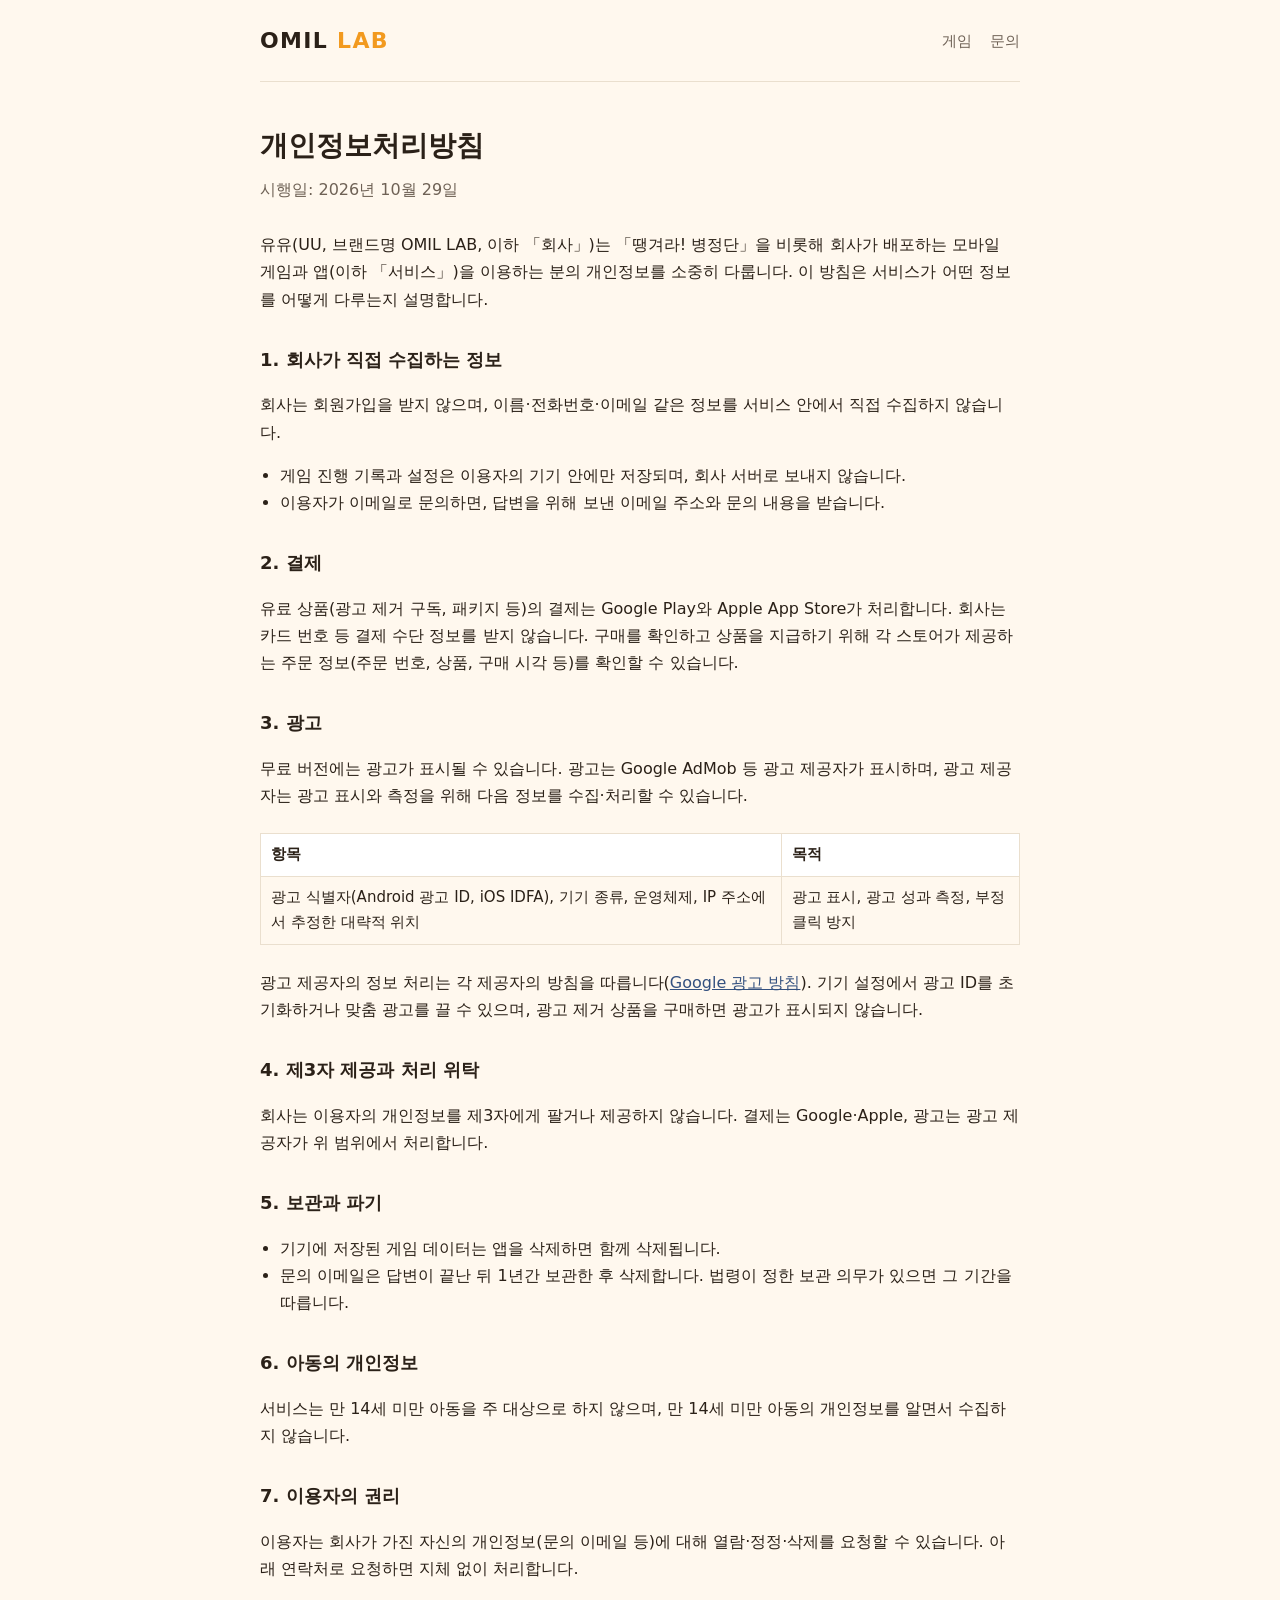
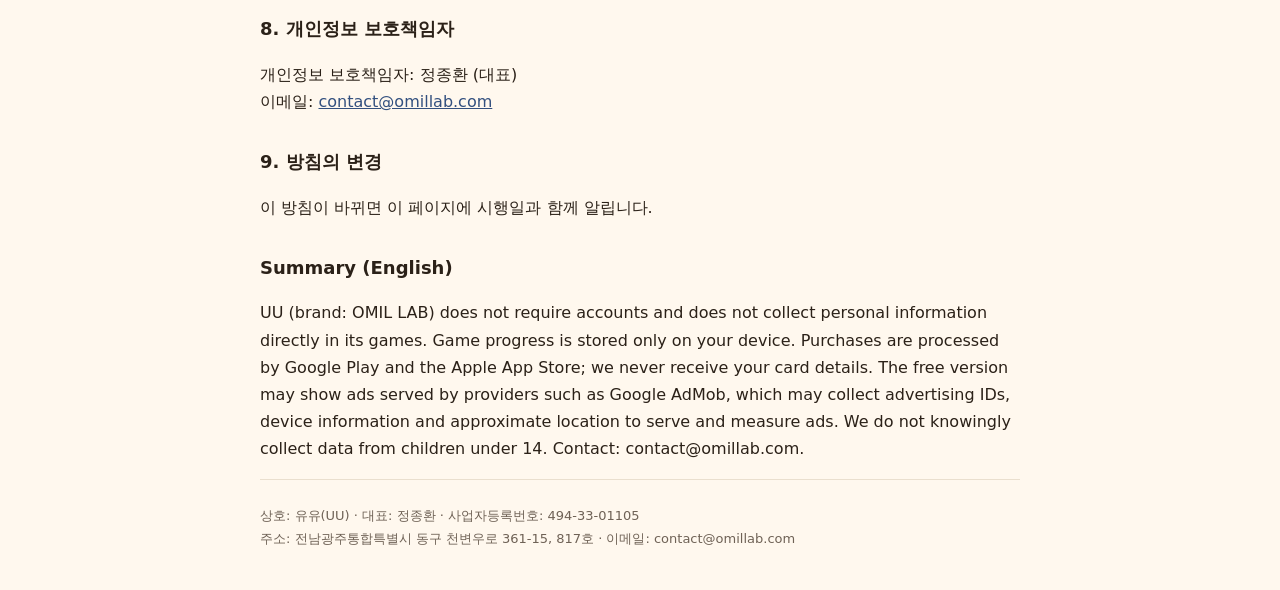
==== privacy.html @ b6b71217 "OMIL LAB 홈페이지: 첫 화면 · 개인정보처리방침 · omillab.com 연결" ====
<!doctype html>
<html lang="ko">
<head>
<meta charset="utf-8">
<meta name="viewport" content="width=device-width, initial-scale=1">
<title>개인정보처리방침 · OMIL LAB</title>
<link rel="icon" href="favicon.png">
<link rel="stylesheet" href="style.css">
</head>
<body>
<div class="wrap">
  <header class="top">
    <a class="logo" href="/">OMIL <span>LAB</span></a>
    <nav><a href="/#games">게임</a><a href="/#contact">문의</a></nav>
  </header>

  <main class="doc">
    <h1>개인정보처리방침</h1>
    <p class="meta">시행일: 2026년 10월 29일</p>

    <p>유유(UU, 브랜드명 OMIL LAB, 이하 「회사」)는 「땡겨라! 병정단」을 비롯해 회사가 배포하는 모바일 게임과 앱(이하 「서비스」)을 이용하는 분의 개인정보를 소중히 다룹니다. 이 방침은 서비스가 어떤 정보를 어떻게 다루는지 설명합니다.</p>

    <h2>1. 회사가 직접 수집하는 정보</h2>
    <p>회사는 회원가입을 받지 않으며, 이름·전화번호·이메일 같은 정보를 서비스 안에서 직접 수집하지 않습니다.</p>
    <ul>
      <li>게임 진행 기록과 설정은 이용자의 기기 안에만 저장되며, 회사 서버로 보내지 않습니다.</li>
      <li>이용자가 이메일로 문의하면, 답변을 위해 보낸 이메일 주소와 문의 내용을 받습니다.</li>
    </ul>

    <h2>2. 결제</h2>
    <p>유료 상품(광고 제거 구독, 패키지 등)의 결제는 Google Play와 Apple App Store가 처리합니다. 회사는 카드 번호 등 결제 수단 정보를 받지 않습니다. 구매를 확인하고 상품을 지급하기 위해 각 스토어가 제공하는 주문 정보(주문 번호, 상품, 구매 시각 등)를 확인할 수 있습니다.</p>

    <h2>3. 광고</h2>
    <p>무료 버전에는 광고가 표시될 수 있습니다. 광고는 Google AdMob 등 광고 제공자가 표시하며, 광고 제공자는 광고 표시와 측정을 위해 다음 정보를 수집·처리할 수 있습니다.</p>
    <div class="table-scroll">
    <table>
      <tr><th>항목</th><th>목적</th></tr>
      <tr><td>광고 식별자(Android 광고 ID, iOS IDFA), 기기 종류, 운영체제, IP 주소에서 추정한 대략적 위치</td><td>광고 표시, 광고 성과 측정, 부정 클릭 방지</td></tr>
    </table>
    </div>
    <p>광고 제공자의 정보 처리는 각 제공자의 방침을 따릅니다(<a href="https://policies.google.com/technologies/ads">Google 광고 방침</a>). 기기 설정에서 광고 ID를 초기화하거나 맞춤 광고를 끌 수 있으며, 광고 제거 상품을 구매하면 광고가 표시되지 않습니다.</p>

    <h2>4. 제3자 제공과 처리 위탁</h2>
    <p>회사는 이용자의 개인정보를 제3자에게 팔거나 제공하지 않습니다. 결제는 Google·Apple, 광고는 광고 제공자가 위 범위에서 처리합니다.</p>

    <h2>5. 보관과 파기</h2>
    <ul>
      <li>기기에 저장된 게임 데이터는 앱을 삭제하면 함께 삭제됩니다.</li>
      <li>문의 이메일은 답변이 끝난 뒤 1년간 보관한 후 삭제합니다. 법령이 정한 보관 의무가 있으면 그 기간을 따릅니다.</li>
    </ul>

    <h2>6. 아동의 개인정보</h2>
    <p>서비스는 만 14세 미만 아동을 주 대상으로 하지 않으며, 만 14세 미만 아동의 개인정보를 알면서 수집하지 않습니다.</p>

    <h2>7. 이용자의 권리</h2>
    <p>이용자는 회사가 가진 자신의 개인정보(문의 이메일 등)에 대해 열람·정정·삭제를 요청할 수 있습니다. 아래 연락처로 요청하면 지체 없이 처리합니다.</p>

    <h2>8. 개인정보 보호책임자</h2>
    <p>개인정보 보호책임자: 정종환 (대표)<br>이메일: <a href="mailto:contact@omillab.com">contact@omillab.com</a></p>

    <h2>9. 방침의 변경</h2>
    <p>이 방침이 바뀌면 이 페이지에 시행일과 함께 알립니다.</p>

    <h2>Summary (English)</h2>
    <p>UU (brand: OMIL LAB) does not require accounts and does not collect personal information directly in its games. Game progress is stored only on your device. Purchases are processed by Google Play and the Apple App Store; we never receive your card details. The free version may show ads served by providers such as Google AdMob, which may collect advertising IDs, device information and approximate location to serve and measure ads. We do not knowingly collect data from children under 14. Contact: contact@omillab.com.</p>
  </main>

  <footer>
    상호: 유유(UU) · 대표: 정종환 · 사업자등록번호: 494-33-01105<br>
    주소: 전남광주통합특별시 동구 천변우로 361-15, 817호 · 이메일: contact@omillab.com
  </footer>
</div>
</body>
</html>
---- style.css ----
:root {
  --bg: #fff8ee;
  --card: #ffffff;
  --ink: #2b2118;
  --quiet: #6f6256;
  --line: #eadfce;
  --accent: #f29a1f;
  --accent-ink: #8a4b00;
  --navy: #33507f;
  color-scheme: light;
}
@media (prefers-color-scheme: dark) {
  :root {
    --bg: #1d1915;
    --card: #27211c;
    --ink: #f3ebe1;
    --quiet: #b9ab9b;
    --line: #3a3129;
    --accent: #f5a93a;
    --accent-ink: #ffd08a;
    --navy: #9bb6e3;
    color-scheme: dark;
  }
}
* { box-sizing: border-box; }
body {
  margin: 0;
  background: var(--bg);
  color: var(--ink);
  font: 16px/1.7 "Pretendard", "Apple SD Gothic Neo", "Malgun Gothic", "Noto Sans KR", system-ui, sans-serif;
  padding: 0 20px;
}
a { color: var(--navy); }
.wrap { max-width: 760px; margin: 0 auto; }
header.top {
  display: flex; align-items: center; justify-content: space-between;
  padding: 22px 0; border-bottom: 1px solid var(--line);
}
.logo { font-weight: 800; font-size: 22px; letter-spacing: 0.06em; color: var(--ink); text-decoration: none; }
.logo span { color: var(--accent); }
nav a { margin-left: 18px; color: var(--quiet); text-decoration: none; font-size: 15px; }
nav a:hover { color: var(--ink); }
.hero { padding: 56px 0 36px; }
.hero h1 { font-size: clamp(28px, 6vw, 40px); line-height: 1.3; margin: 0 0 12px; }
.hero p { color: var(--quiet); margin: 0; font-size: 17px; }
.game {
  display: flex; gap: 24px; align-items: center; flex-wrap: wrap;
  background: var(--card); border: 1px solid var(--line); border-radius: 20px;
  padding: 24px; margin: 8px 0 40px;
}
.game img { width: 140px; height: 140px; border-radius: 28px; flex: none; }
.game .info { flex: 1 1 280px; }
.game h2 { margin: 0 0 6px; font-size: 24px; }
.game p { margin: 0 0 14px; color: var(--quiet); }
.tag { display: inline-block; font-size: 13px; padding: 2px 10px; border-radius: 999px; background: var(--bg); border: 1px solid var(--line); color: var(--quiet); margin: 0 6px 6px 0; }
.btn {
  display: inline-block; padding: 10px 18px; border-radius: 12px; font-weight: 700;
  background: var(--accent); color: #2b1600; text-decoration: none; margin-top: 6px;
}
section h2.title { font-size: 20px; margin: 0 0 8px; }
section { margin-bottom: 40px; }
footer {
  border-top: 1px solid var(--line); padding: 24px 0 40px;
  color: var(--quiet); font-size: 13px; line-height: 1.8;
}
footer strong { color: var(--ink); }
.doc h1 { font-size: 28px; margin: 40px 0 6px; }
.doc .meta { color: var(--quiet); margin: 0 0 28px; }
.doc h2 { font-size: 18px; margin: 32px 0 8px; }
.doc ul { padding-left: 20px; }
.doc table { border-collapse: collapse; width: 100%; margin: 8px 0; font-size: 15px; }
.doc th, .doc td { border: 1px solid var(--line); padding: 8px 10px; text-align: left; vertical-align: top; }
.doc th { background: var(--card); }
.table-scroll { overflow-x: auto; }
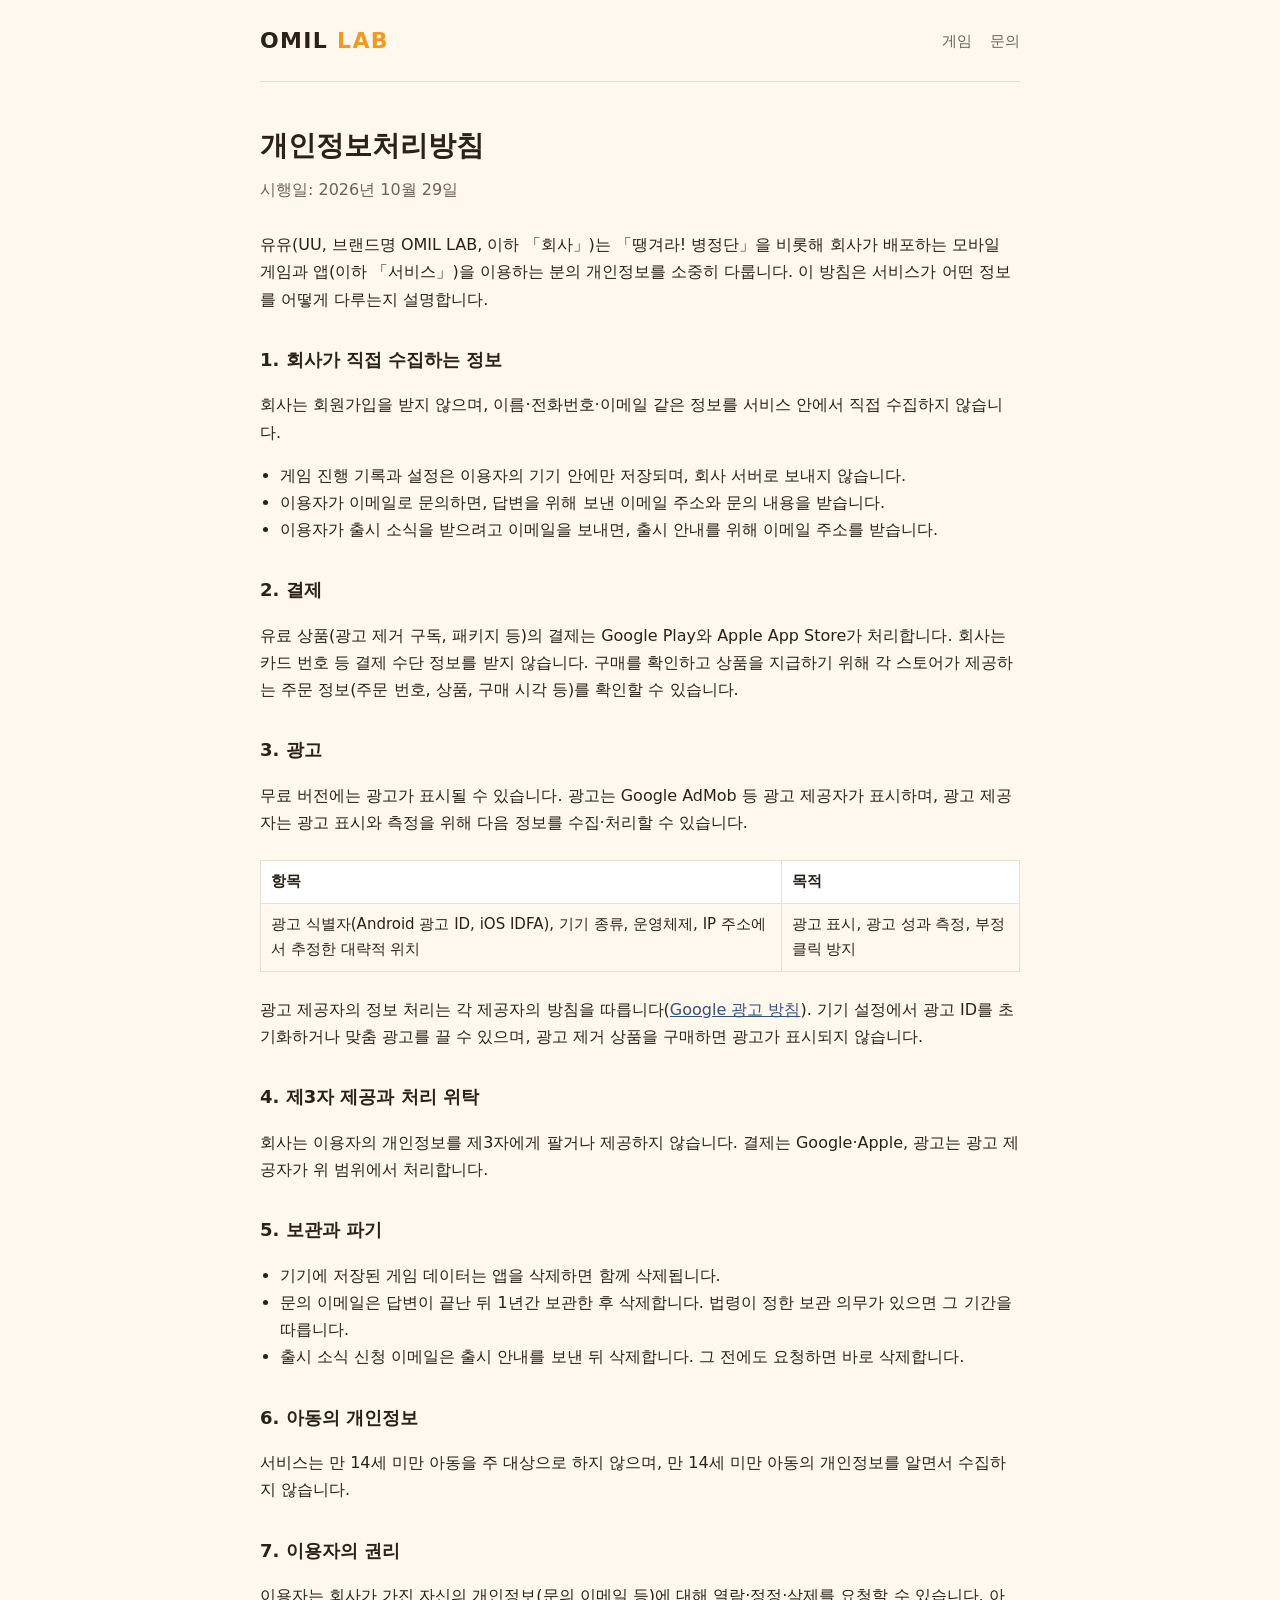
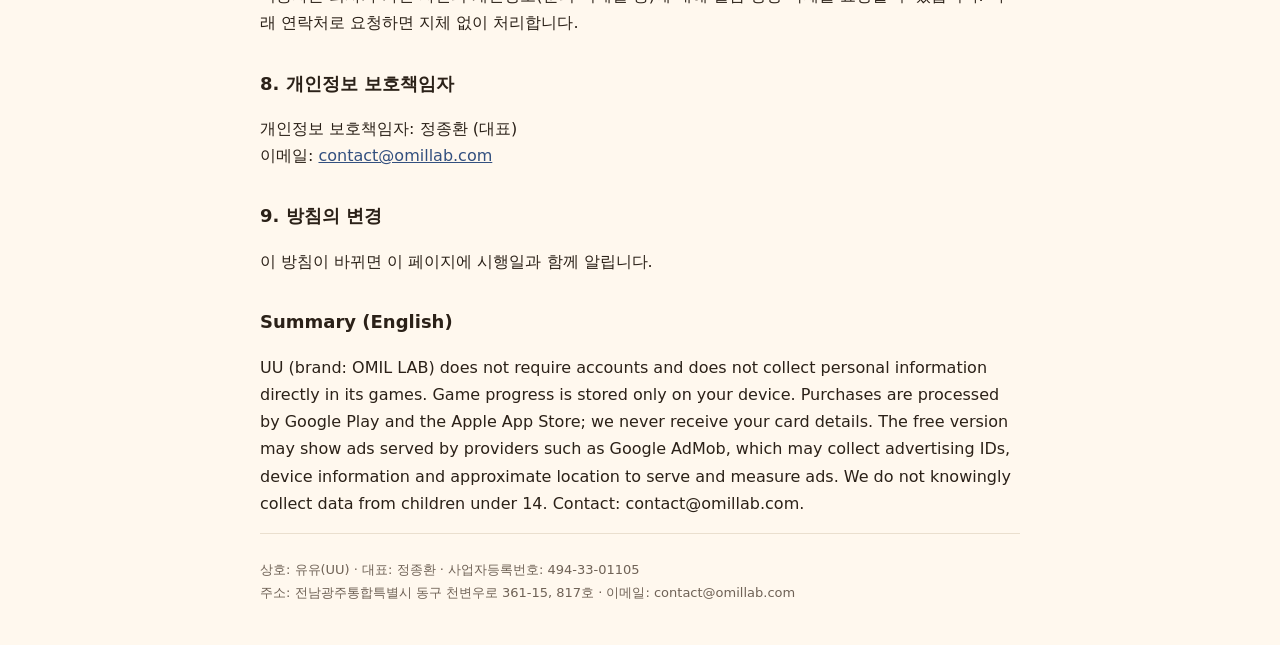
==== commit c8be32e3: "홈페이지 개편: 레버 스크롤 소개, 미니어처 장면 그림, 출시 소식 안내" ====
--- a/privacy.html
+++ b/privacy.html
@@ -25,6 +25,7 @@
     <ul>
       <li>게임 진행 기록과 설정은 이용자의 기기 안에만 저장되며, 회사 서버로 보내지 않습니다.</li>
       <li>이용자가 이메일로 문의하면, 답변을 위해 보낸 이메일 주소와 문의 내용을 받습니다.</li>
+      <li>이용자가 출시 소식을 받으려고 이메일을 보내면, 출시 안내를 위해 이메일 주소를 받습니다.</li>
     </ul>
 
     <h2>2. 결제</h2>
@@ -47,6 +48,7 @@
     <ul>
       <li>기기에 저장된 게임 데이터는 앱을 삭제하면 함께 삭제됩니다.</li>
       <li>문의 이메일은 답변이 끝난 뒤 1년간 보관한 후 삭제합니다. 법령이 정한 보관 의무가 있으면 그 기간을 따릅니다.</li>
+      <li>출시 소식 신청 이메일은 출시 안내를 보낸 뒤 삭제합니다. 그 전에도 요청하면 바로 삭제합니다.</li>
     </ul>
 
     <h2>6. 아동의 개인정보</h2>
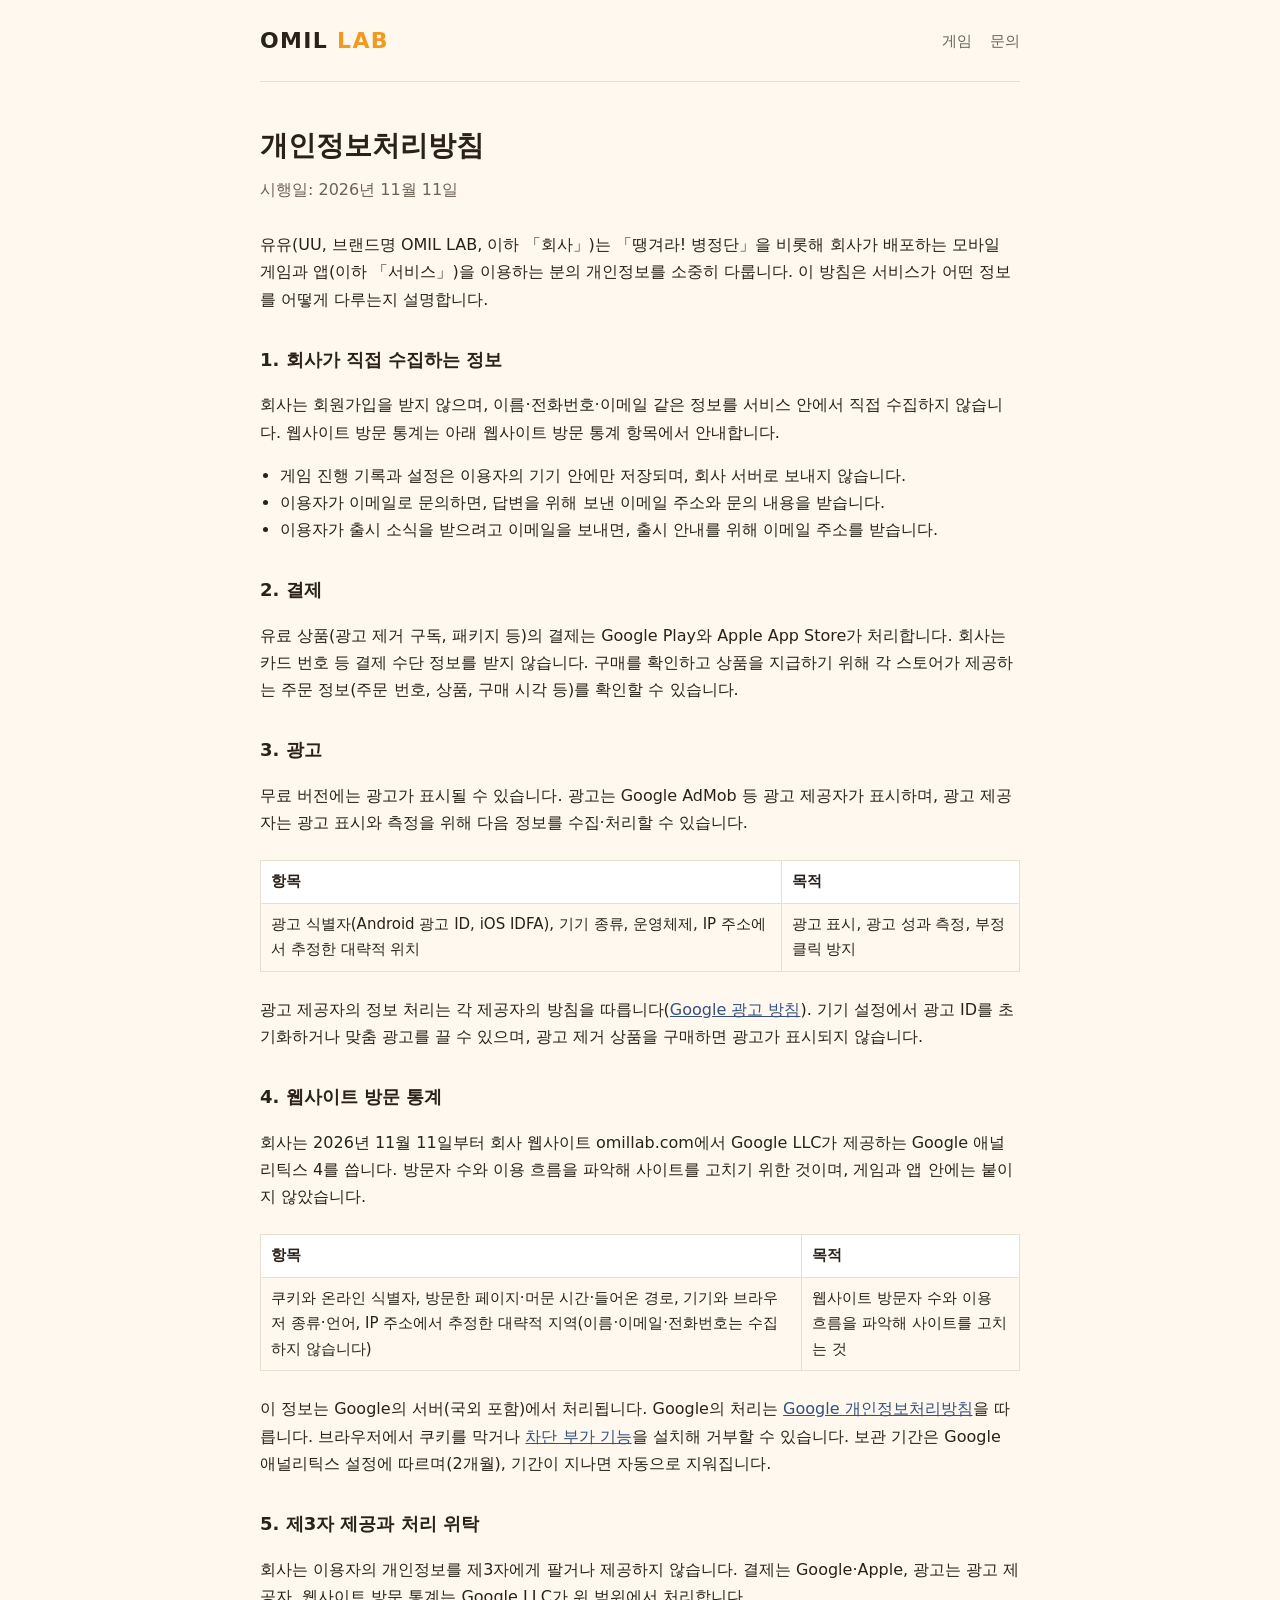
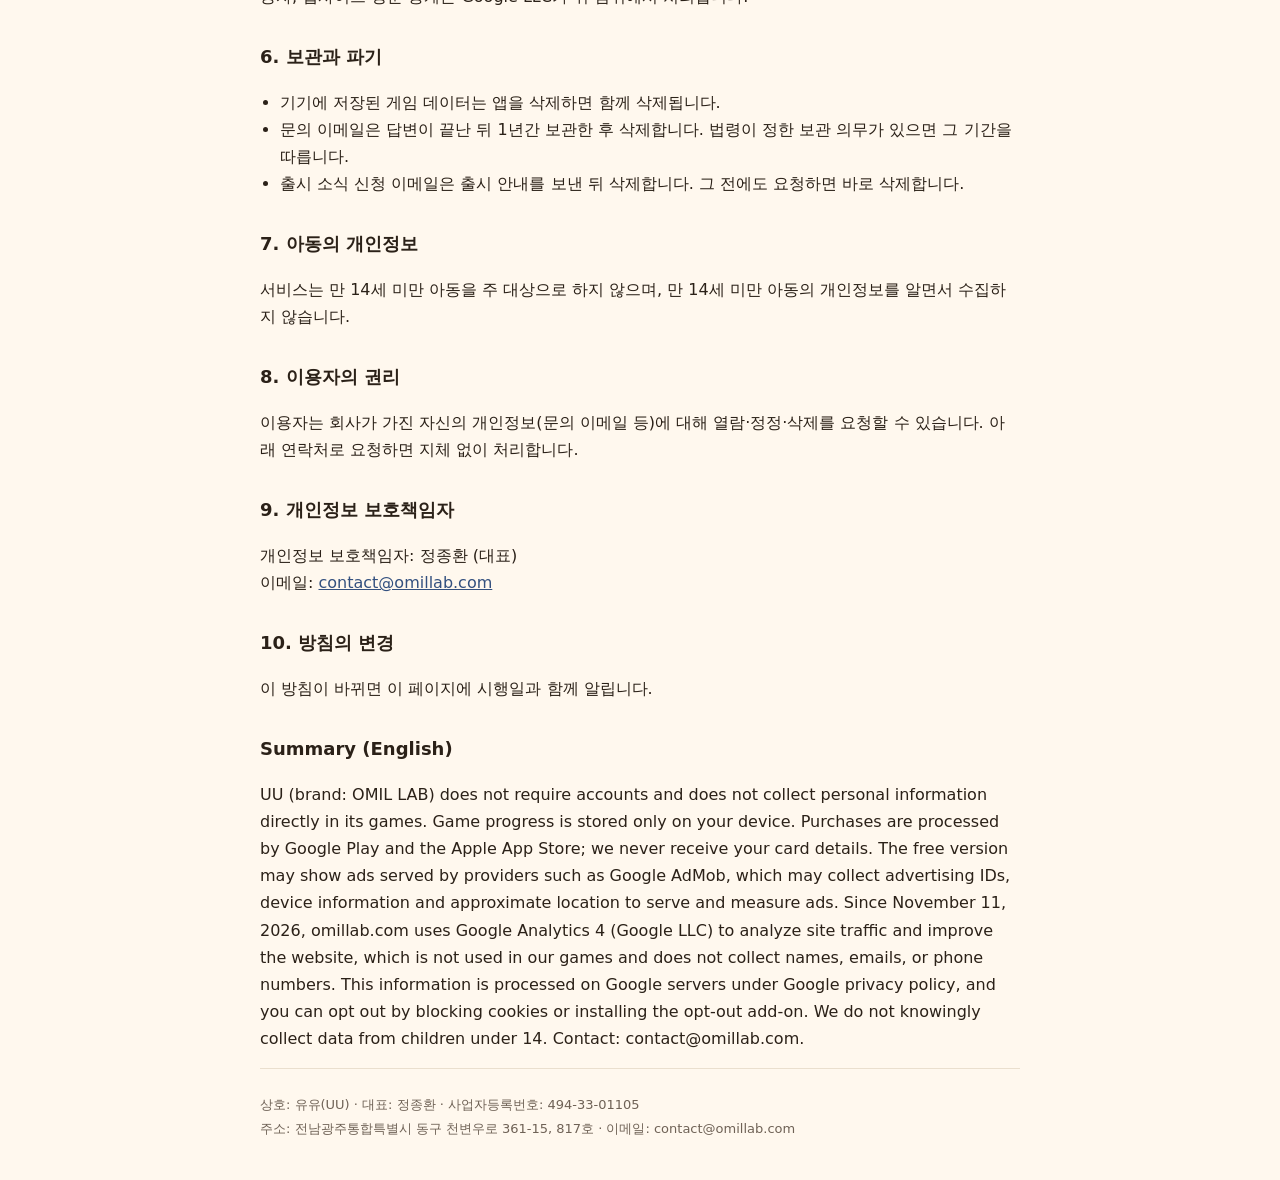
==== commit 708ac5aa: "개인정보처리방침: 웹사이트 방문 통계(구글 애널리틱스) 항목 추가, 시행일 2026-11-11 - 새 4번 항목(수집 항목 · 목적 · 국외 처리 · 거부 방법 · 보관 2개월)," ====
--- a/privacy.html
+++ b/privacy.html
@@ -6,22 +6,25 @@
 <title>개인정보처리방침 · OMIL LAB</title>
 <link rel="icon" href="favicon.png">
 <link rel="stylesheet" href="style.css">
+<!-- Google tag (gtag.js) -->
+<script async src="https://www.googletagmanager.com/gtag/js?id=G-L4LXTBB3N2"></script>
+<script>window.dataLayer=window.dataLayer||[];function gtag(){dataLayer.push(arguments);}gtag('js',new Date());gtag('config','G-L4LXTBB3N2');</script>
 </head>
 <body>
 <div class="wrap">
   <header class="top">
     <a class="logo" href="/">OMIL <span>LAB</span></a>
-    <nav><a href="/#games">게임</a><a href="/#contact">문의</a></nav>
+    <nav><a href="/#about">게임</a><a href="mailto:contact@omillab.com">문의</a></nav>
   </header>
 
   <main class="doc">
     <h1>개인정보처리방침</h1>
-    <p class="meta">시행일: 2026년 10월 29일</p>
+    <p class="meta">시행일: 2026년 11월 11일</p>
 
     <p>유유(UU, 브랜드명 OMIL LAB, 이하 「회사」)는 「땡겨라! 병정단」을 비롯해 회사가 배포하는 모바일 게임과 앱(이하 「서비스」)을 이용하는 분의 개인정보를 소중히 다룹니다. 이 방침은 서비스가 어떤 정보를 어떻게 다루는지 설명합니다.</p>
 
     <h2>1. 회사가 직접 수집하는 정보</h2>
-    <p>회사는 회원가입을 받지 않으며, 이름·전화번호·이메일 같은 정보를 서비스 안에서 직접 수집하지 않습니다.</p>
+    <p>회사는 회원가입을 받지 않으며, 이름·전화번호·이메일 같은 정보를 서비스 안에서 직접 수집하지 않습니다. 웹사이트 방문 통계는 아래 웹사이트 방문 통계 항목에서 안내합니다.</p>
     <ul>
       <li>게임 진행 기록과 설정은 이용자의 기기 안에만 저장되며, 회사 서버로 보내지 않습니다.</li>
       <li>이용자가 이메일로 문의하면, 답변을 위해 보낸 이메일 주소와 문의 내용을 받습니다.</li>
@@ -41,30 +44,40 @@
     </div>
     <p>광고 제공자의 정보 처리는 각 제공자의 방침을 따릅니다(<a href="https://policies.google.com/technologies/ads">Google 광고 방침</a>). 기기 설정에서 광고 ID를 초기화하거나 맞춤 광고를 끌 수 있으며, 광고 제거 상품을 구매하면 광고가 표시되지 않습니다.</p>
 
-    <h2>4. 제3자 제공과 처리 위탁</h2>
-    <p>회사는 이용자의 개인정보를 제3자에게 팔거나 제공하지 않습니다. 결제는 Google·Apple, 광고는 광고 제공자가 위 범위에서 처리합니다.</p>
+    <h2>4. 웹사이트 방문 통계</h2>
+    <p>회사는 2026년 11월 11일부터 회사 웹사이트 omillab.com에서 Google LLC가 제공하는 Google 애널리틱스 4를 씁니다. 방문자 수와 이용 흐름을 파악해 사이트를 고치기 위한 것이며, 게임과 앱 안에는 붙이지 않았습니다.</p>
+    <div class="table-scroll">
+    <table>
+      <tr><th>항목</th><th>목적</th></tr>
+      <tr><td>쿠키와 온라인 식별자, 방문한 페이지·머문 시간·들어온 경로, 기기와 브라우저 종류·언어, IP 주소에서 추정한 대략적 지역(이름·이메일·전화번호는 수집하지 않습니다)</td><td>웹사이트 방문자 수와 이용 흐름을 파악해 사이트를 고치는 것</td></tr>
+    </table>
+    </div>
+    <p>이 정보는 Google의 서버(국외 포함)에서 처리됩니다. Google의 처리는 <a href="https://policies.google.com/privacy">Google 개인정보처리방침</a>을 따릅니다. 브라우저에서 쿠키를 막거나 <a href="https://tools.google.com/dlpage/gaoptout">차단 부가 기능</a>을 설치해 거부할 수 있습니다. 보관 기간은 Google 애널리틱스 설정에 따르며(2개월), 기간이 지나면 자동으로 지워집니다.</p>
 
-    <h2>5. 보관과 파기</h2>
+    <h2>5. 제3자 제공과 처리 위탁</h2>
+    <p>회사는 이용자의 개인정보를 제3자에게 팔거나 제공하지 않습니다. 결제는 Google·Apple, 광고는 광고 제공자, 웹사이트 방문 통계는 Google LLC가 위 범위에서 처리합니다.</p>
+
+    <h2>6. 보관과 파기</h2>
     <ul>
       <li>기기에 저장된 게임 데이터는 앱을 삭제하면 함께 삭제됩니다.</li>
       <li>문의 이메일은 답변이 끝난 뒤 1년간 보관한 후 삭제합니다. 법령이 정한 보관 의무가 있으면 그 기간을 따릅니다.</li>
       <li>출시 소식 신청 이메일은 출시 안내를 보낸 뒤 삭제합니다. 그 전에도 요청하면 바로 삭제합니다.</li>
     </ul>
 
-    <h2>6. 아동의 개인정보</h2>
+    <h2>7. 아동의 개인정보</h2>
     <p>서비스는 만 14세 미만 아동을 주 대상으로 하지 않으며, 만 14세 미만 아동의 개인정보를 알면서 수집하지 않습니다.</p>
 
-    <h2>7. 이용자의 권리</h2>
+    <h2>8. 이용자의 권리</h2>
     <p>이용자는 회사가 가진 자신의 개인정보(문의 이메일 등)에 대해 열람·정정·삭제를 요청할 수 있습니다. 아래 연락처로 요청하면 지체 없이 처리합니다.</p>
 
-    <h2>8. 개인정보 보호책임자</h2>
+    <h2>9. 개인정보 보호책임자</h2>
     <p>개인정보 보호책임자: 정종환 (대표)<br>이메일: <a href="mailto:contact@omillab.com">contact@omillab.com</a></p>
 
-    <h2>9. 방침의 변경</h2>
+    <h2>10. 방침의 변경</h2>
     <p>이 방침이 바뀌면 이 페이지에 시행일과 함께 알립니다.</p>
 
     <h2>Summary (English)</h2>
-    <p>UU (brand: OMIL LAB) does not require accounts and does not collect personal information directly in its games. Game progress is stored only on your device. Purchases are processed by Google Play and the Apple App Store; we never receive your card details. The free version may show ads served by providers such as Google AdMob, which may collect advertising IDs, device information and approximate location to serve and measure ads. We do not knowingly collect data from children under 14. Contact: contact@omillab.com.</p>
+    <p>UU (brand: OMIL LAB) does not require accounts and does not collect personal information directly in its games. Game progress is stored only on your device. Purchases are processed by Google Play and the Apple App Store; we never receive your card details. The free version may show ads served by providers such as Google AdMob, which may collect advertising IDs, device information and approximate location to serve and measure ads. Since November 11, 2026, omillab.com uses Google Analytics 4 (Google LLC) to analyze site traffic and improve the website, which is not used in our games and does not collect names, emails, or phone numbers. This information is processed on Google servers under Google privacy policy, and you can opt out by blocking cookies or installing the opt-out add-on. We do not knowingly collect data from children under 14. Contact: contact@omillab.com.</p>
   </main>
 
   <footer>
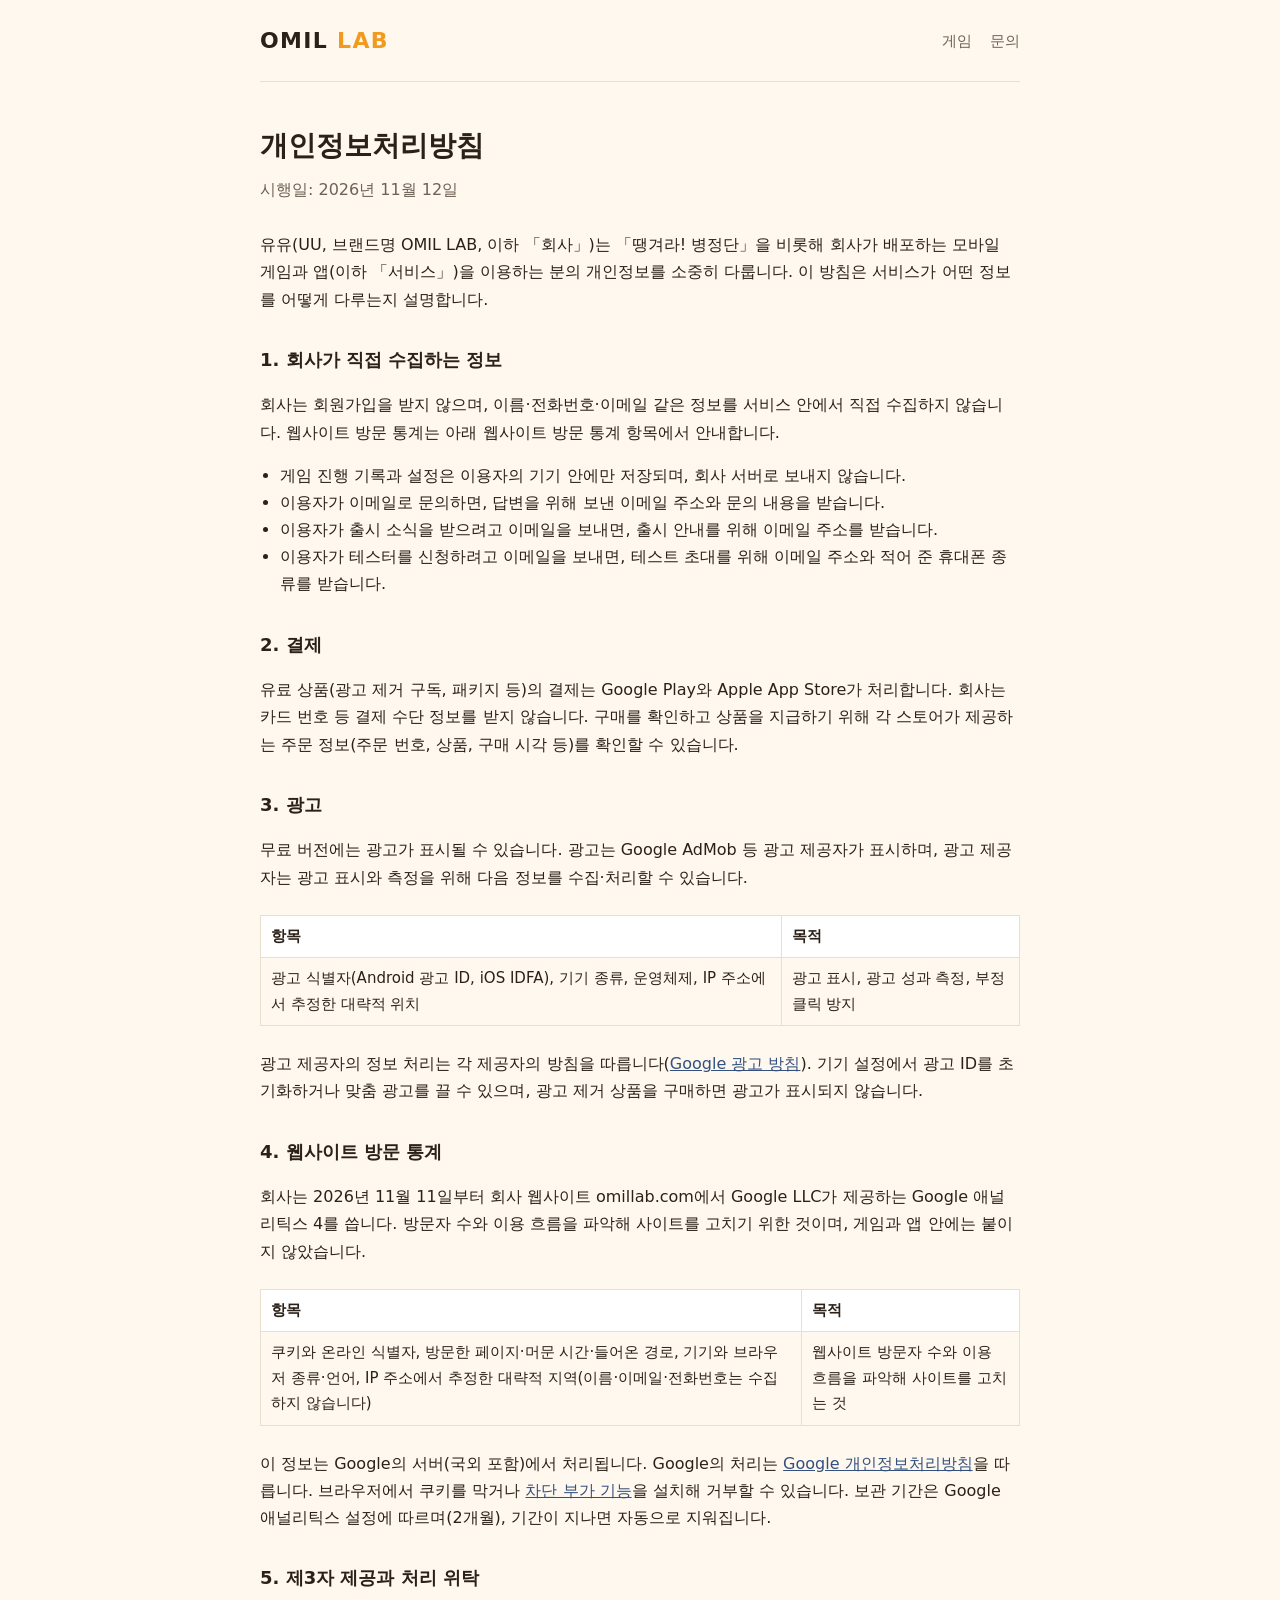
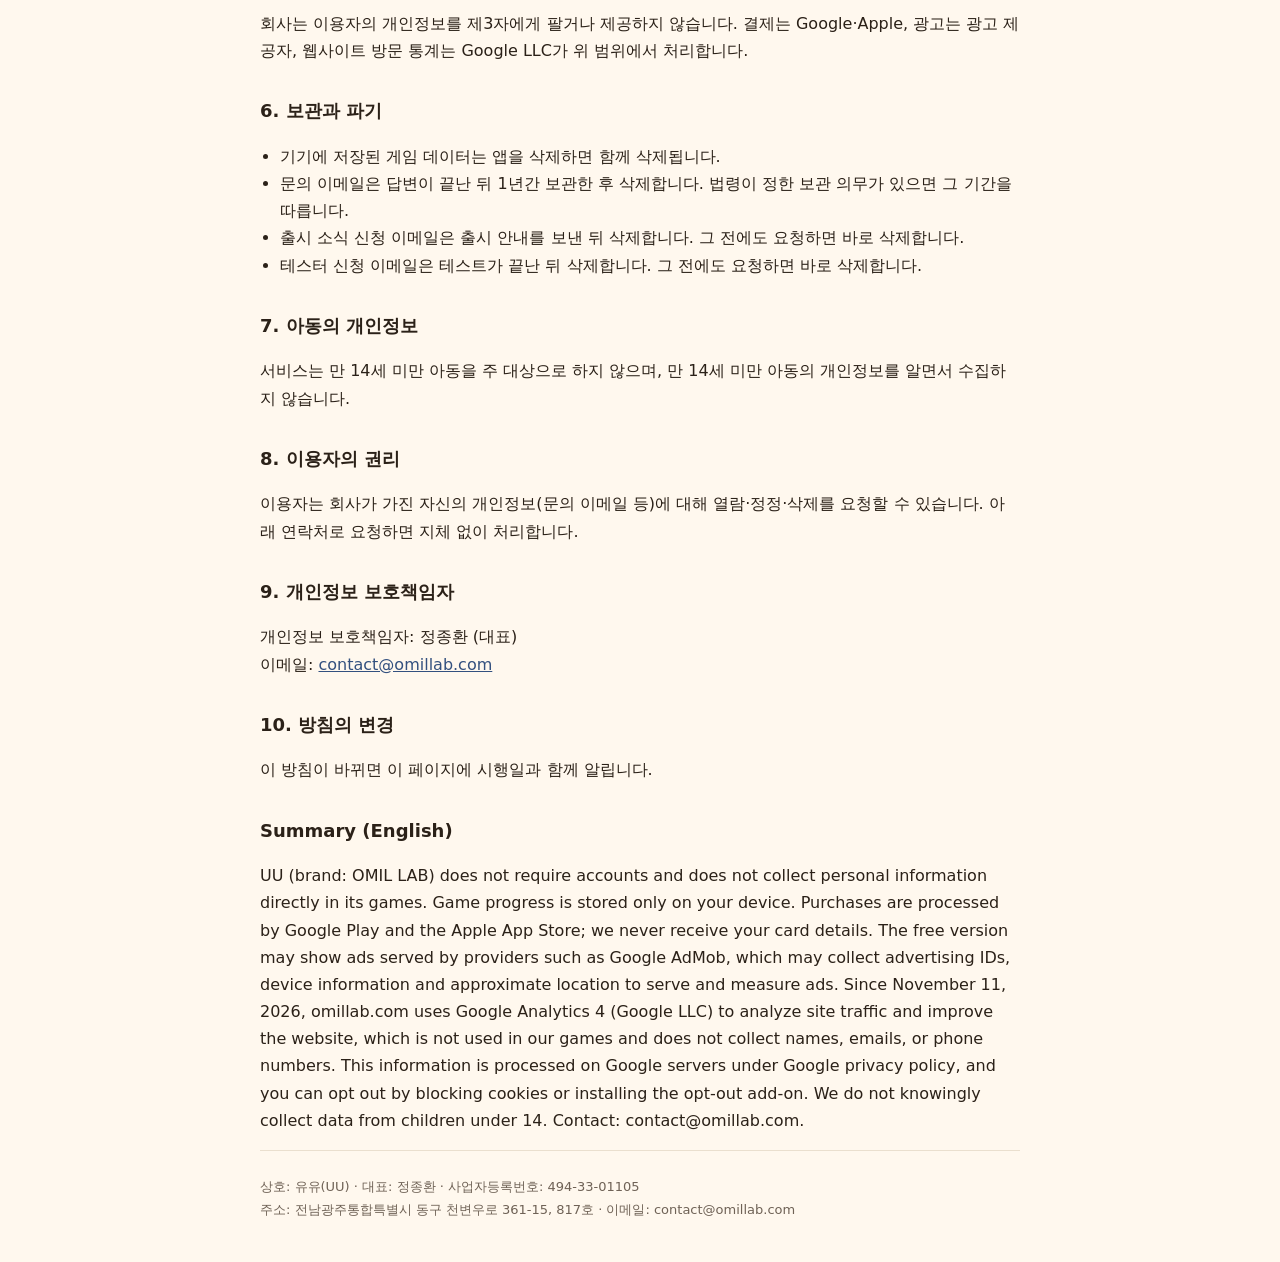
==== commit f3ab2c6d: "홈페이지에 테스터 신청(메일) · 디스코드 참여 단추 추가, 개인정보처리방침에 테스터 신청 항목 (시행일 2026-11-12) Co-Authored-By: Claude Fable " ====
--- a/privacy.html
+++ b/privacy.html
@@ -19,7 +19,7 @@
 
   <main class="doc">
     <h1>개인정보처리방침</h1>
-    <p class="meta">시행일: 2026년 11월 11일</p>
+    <p class="meta">시행일: 2026년 11월 12일</p>
 
     <p>유유(UU, 브랜드명 OMIL LAB, 이하 「회사」)는 「땡겨라! 병정단」을 비롯해 회사가 배포하는 모바일 게임과 앱(이하 「서비스」)을 이용하는 분의 개인정보를 소중히 다룹니다. 이 방침은 서비스가 어떤 정보를 어떻게 다루는지 설명합니다.</p>
 
@@ -29,6 +29,7 @@
       <li>게임 진행 기록과 설정은 이용자의 기기 안에만 저장되며, 회사 서버로 보내지 않습니다.</li>
       <li>이용자가 이메일로 문의하면, 답변을 위해 보낸 이메일 주소와 문의 내용을 받습니다.</li>
       <li>이용자가 출시 소식을 받으려고 이메일을 보내면, 출시 안내를 위해 이메일 주소를 받습니다.</li>
+      <li>이용자가 테스터를 신청하려고 이메일을 보내면, 테스트 초대를 위해 이메일 주소와 적어 준 휴대폰 종류를 받습니다.</li>
     </ul>
 
     <h2>2. 결제</h2>
@@ -62,6 +63,7 @@
       <li>기기에 저장된 게임 데이터는 앱을 삭제하면 함께 삭제됩니다.</li>
       <li>문의 이메일은 답변이 끝난 뒤 1년간 보관한 후 삭제합니다. 법령이 정한 보관 의무가 있으면 그 기간을 따릅니다.</li>
       <li>출시 소식 신청 이메일은 출시 안내를 보낸 뒤 삭제합니다. 그 전에도 요청하면 바로 삭제합니다.</li>
+      <li>테스터 신청 이메일은 테스트가 끝난 뒤 삭제합니다. 그 전에도 요청하면 바로 삭제합니다.</li>
     </ul>
 
     <h2>7. 아동의 개인정보</h2>
